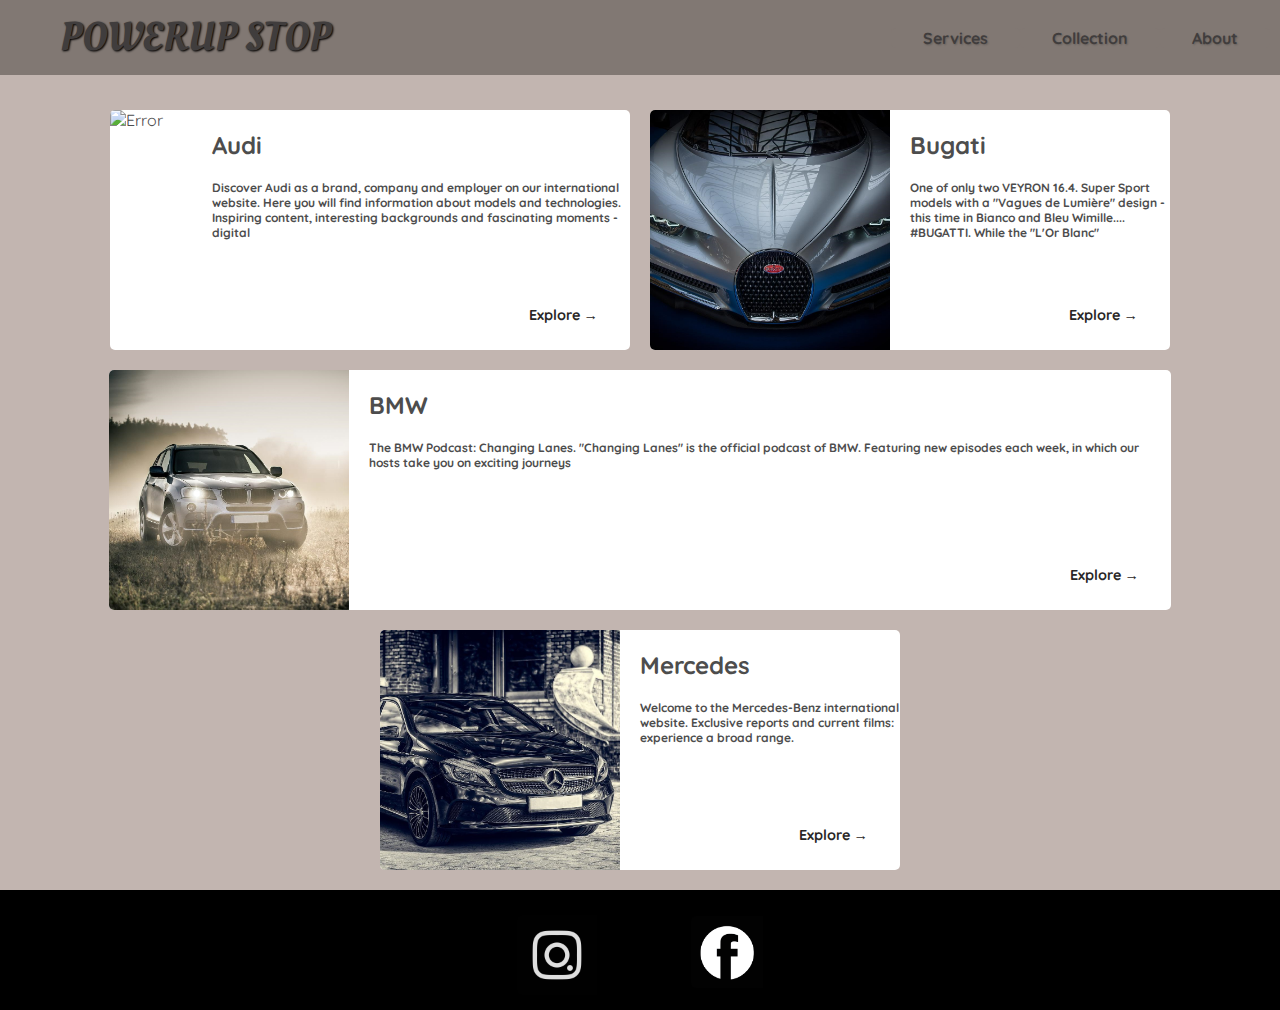
==== cars.html @ 395cbca1 "Add files via upload" ====
<!DOCTYPE html>
<html lang="en">

<head>
    <meta charset="UTF-8">
    <link rel="preconnect" href="https://fonts.googleapis.com">
    <link rel="preconnect" href="https://fonts.gstatic.com" crossorigin>
    <link
        href="https://fonts.googleapis.com/css2?family=Oleo+Script:wght@700&family=Quicksand:wght@500&family=Raleway:wght@700&display=swap"
        rel="stylesheet">
    <link rel="stylesheet" href="shared.css">
    <link rel="stylesheet" href="New.css">
    <link rel="stylesheet" href="cars.css">
    <title>PowerUp Stop</title>
</head>

<body>
    <header>
        <div id="page-logo">
            <a href="index.html">PowerUp Stop</a>
        </div>
        <nav>
            <ul>
                <li> <a href="new.html">Services </a></li>
                <li> <a href="cars.html">Collection </a></li>
                <li> <a href="http://www.instagram.com">About</a></li>
            </ul>
        </nav>
    </header>
    <main>
        <ul>
            <div class="pair">
                <li>
                    <img src="Audi.jpg" alt="Error">
                    <div class="side">
                        <div>
                            <h1>
                                Audi
                            </h1>
                            <p>Discover Audi as a brand, company and employer on our international website. Here you
                                will find information about models and technologies. Inspiring content, interesting
                                backgrounds and fascinating moments - digital</p>
                        </div>
                        <div>
                            <a href="https://www.audi.com/en.html" target="_blank">Explore &#x2192 </a>
                        </div>


                    </div>
                </li>
                <li>
                    <img src="bugatti.jpg" alt="Error">
                    <div class="side">
                        <div>
                            <h1>
                                Bugati
                            </h1>
                            <p>One of only two VEYRON 16.4. Super Sport models with a "Vagues de Lumière" design - this
                                time in Bianco and Bleu Wimille.... #BUGATTI. While the "L'Or Blanc"  </p>
                        </div>
                        <div>
                            <a href="https://www.bugatti.com" target="_blank">Explore &#x2192</a>
                        </div>
                    </div>

            </div>
            </li>
            </div>
            <div id="Long">
                <li id="list">
                    <img src="bmw.jpg" alt="Error">
                    <div class="side">
                        <div>
                            <h1>
                                BMW
                            </h1>
                            <p>The BMW Podcast: Changing Lanes. "Changing Lanes" is the official podcast of BMW.
                                Featuring new episodes each week, in which our hosts take you on exciting journeys </p>
                        </div>
                        <div>
                            <a href="https://www.bmwusa.com/" target="_blank">Explore &#x2192</a>
                        </div>
                    </div>

                </li>
            </div>




            <div id="bali">
                <li>
                    <img src="mercedes.jpg" alt="Error">
                    <div class="side">
                        <div>
                            <h1>
                                Mercedes
                            </h1>
                            <p>Welcome to the Mercedes-Benz international website. Exclusive reports and current films:
                                experience a broad range.</p>
                        </div>
                        <div>
                            <a href="https://www.mercedes-benz.com/en/" target="_blank">Explore &#x2192</a>
                        </div>
                    </div>

                </li>
            </div>
        </ul>
    </main>
    <footer>
        <a href="https://www.instagram.com"><img src="Insta.png" alt="Instagram Link"></a>
        <a href="https://www.facebook.com"><img id="facebook" src="Facebook.png" alt="Facebook Link"></a>
    </footer>
</body>

</html>
---- shared.css ----
body {
  font-family: 'Quicksand', sans-serif;
  margin: 0;
  height: 100%;
  width: 100%;
  
}
header{ 
  
  padding: 10px;
    display: flex;
    flex-direction: row;
    align-items: center; 
    justify-content:space-between ;
    position: absolute;
    width: 100%;
    top: 0%;
    left: 0%;
    box-sizing: border-box;
}

#page-logo a {
  padding: 10px;
  padding-left: 50px;
  font-family: "Oleo Script", sans-serif;
  color: rgb(159, 159, 155);
  text-decoration: none;
  font-size: 40px;
  text-shadow:  1px 1px 2px rgb(0, 0, 0);
  text-transform: uppercase;
}
ul{
    list-style: none;
    margin: 0;
    padding: 0;
}
header ul{
    width: auto;
    display: flex;
    flex-direction: row;
    align-items: center; 
    justify-content:space-between ;
}
header li a{ 
    padding: 20px;
    border-radius: 5px;
    color: rgb(200, 34, 34);
    text-decoration: none;  
    font-size: 16px;
    padding:12px;
    font-weight: bold ;
    margin: 20px;
    text-shadow: 1px 1px 2px rgb(0, 0, 0,0.2);
}
header li a:hover{
  background-color: rgb(159, 159, 155);
  color:rgb(200, 34, 34); 
  text-shadow: 0.5px 0.5px 1px rgb(0, 0, 0,0.2);
}
footer{
  margin: 0px;
  text-align: center;
  width: 100%;
  height: 120px;
  background-color: black;
}
footer a img{
  margin-top: 25px;
  height: 80px;
  width: 80px;
  margin-right:90px ;
}
footer a #facebook{
  margin-bottom: 7px;
  margin-right: 0px;
  height: 72px;
  width: 72px; 
}
---- New.css ----
body{
    background-color: rgba(77, 77, 77);
    color: rgba(77, 77, 77);
}
#page-logo a{
    color: rgb(200, 34, 34);
}
header nav ul li{
   background-color: rgba(77, 77, 77);
}
header nav ul li a{
    color: rgb(200, 34, 34) ;
}
header nav ul li a:hover{
background-color: rgb(200, 34, 34);
 color:rgba(77, 77, 77) ;
}
main{
    padding: 0%;
    margin-top:100px ;
}
main ul{
    margin: 0%;
    padding: 0%;
    display: flex;
    flex-direction: column;
    justify-content: space-between;
}
li{
    background-color: white;
    border-radius: 5px;
}
img{
    border-top-left-radius: 5px;
    border-bottom-left-radius:5px;
}
.pair{
    display:flex;
    flex-direction: row;
    justify-content:center;
    box-sizing: border-box;
}
.pair li{
    margin: 10px;
    width: 520px;
    height: 240px;
    display: flex;
    flex-direction: row;
}

.pair li img{
    width: 240px;
    height: 240px;
}

#Long{
    
    display: flex;
    justify-content:center;
    box-sizing: border-box;
    margin-bottom: 10px;
    margin-top: 10px;
}
#list{
    width: 1062px;
    height: 240px;
    display: flex;
    flex-direction: row;
}
#Long  img{
    width: 240px;
    height: 240px;
}
.side{
    display: flex;
    flex-direction: column;
    justify-content:space-between;
    
}
.side h1{
    margin: 0px;
    font-size: 24px;
    padding:20px;
}
.side p{
    margin: 0px;
    padding-left: 20px;
    font-size: 12px;
    font-weight: bold;
}
.side div a{
    float: right;
    margin: 20px;
    padding: 6px 12px;
    border-radius: 5px;
    color:rgb(200, 34, 34);
    text-decoration: none;
    font-size:14.4px;
    font-weight: bold;
}
.side div a:hover{
    background-color:rgb(255, 239, 235) ;
}
#bali{
    display:flex;
    flex-direction: row;
    justify-content: center;
    box-sizing: border-box;
    margin-bottom: 10px;
}
#bali li{
    margin: 10px;
    width: 520px;
    height: 240px;
    display: flex;
    flex-direction: row;
}
#bali li img{
    width: 240px;
    height: 240px;
}
---- cars.css ----
body{ background-color: rgb(194, 181, 176);}
header{
    background-color: rgb(129, 120, 115);
}
header nav ul li {
    background-color: rgb(129, 120, 115);
    ;
}
header nav ul li a{
    color: rgb(64, 61, 61);
}
header nav ul li a:hover{
    background-color: rgb(64, 61, 61);
    color: white;
}
#page-logo a{
    color: rgb(64, 61, 61);
}
main{
    background-color: rgb(194, 181, 176) ;
}
.side div a {
   color:  rgb(41, 38, 38);
}
.side div a:hover{
    background-color:  rgb(41, 38, 38);
    color: white;
}
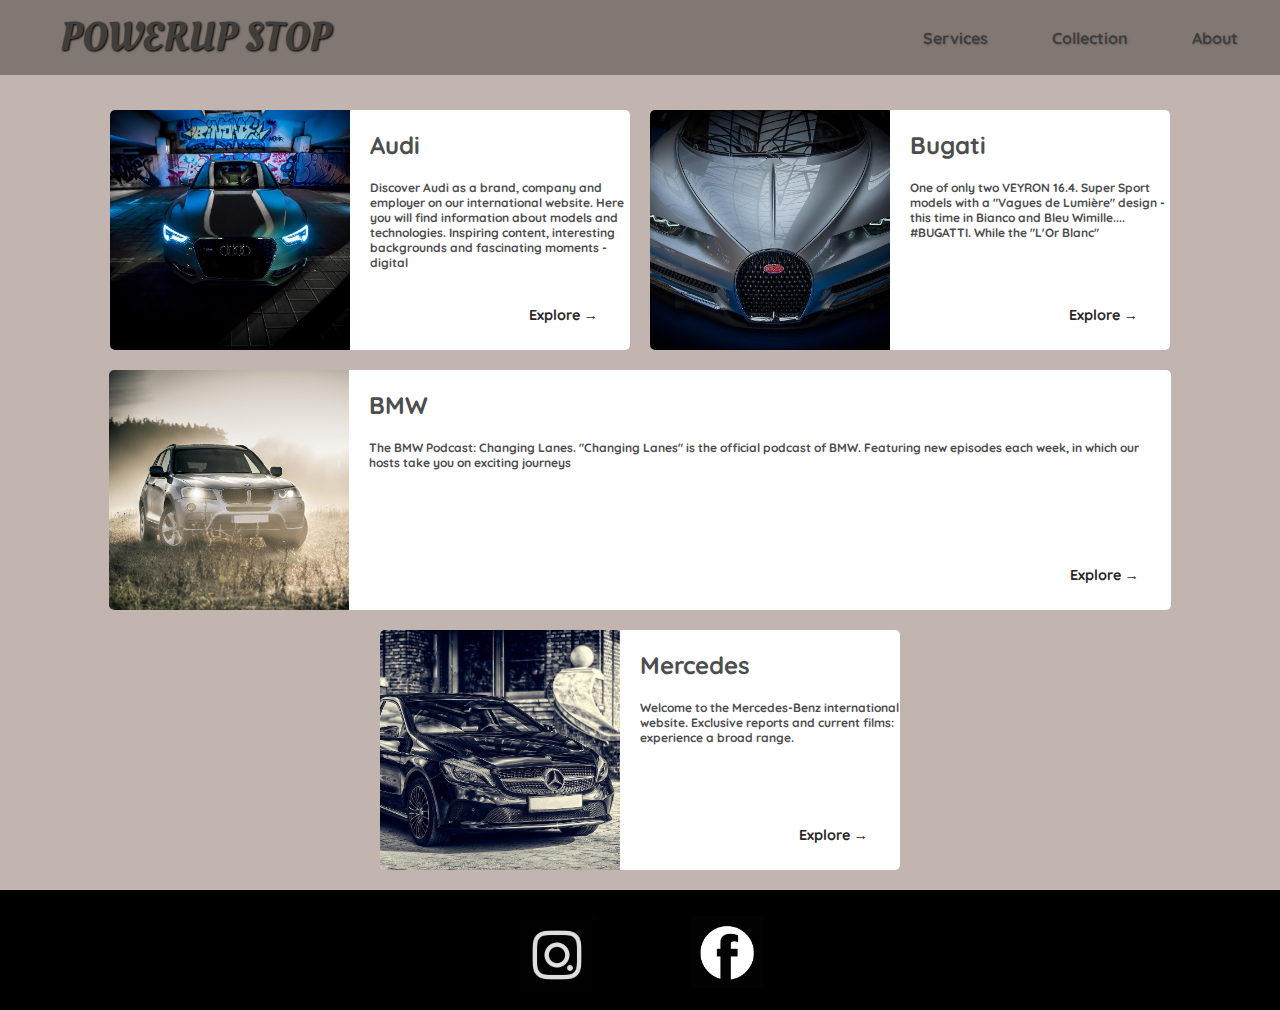
==== commit 517f46d0: "Update cars.html" ====
--- a/cars.html
+++ b/cars.html
@@ -31,7 +31,7 @@
         <ul>
             <div class="pair">
                 <li>
-                    <img src="Audi.jpg" alt="Error">
+                    <img src="audi.jpg" alt="Error">
                     <div class="side">
                         <div>
                             <h1>
@@ -114,4 +114,4 @@
     </footer>
 </body>
 
-</html>+</html>
